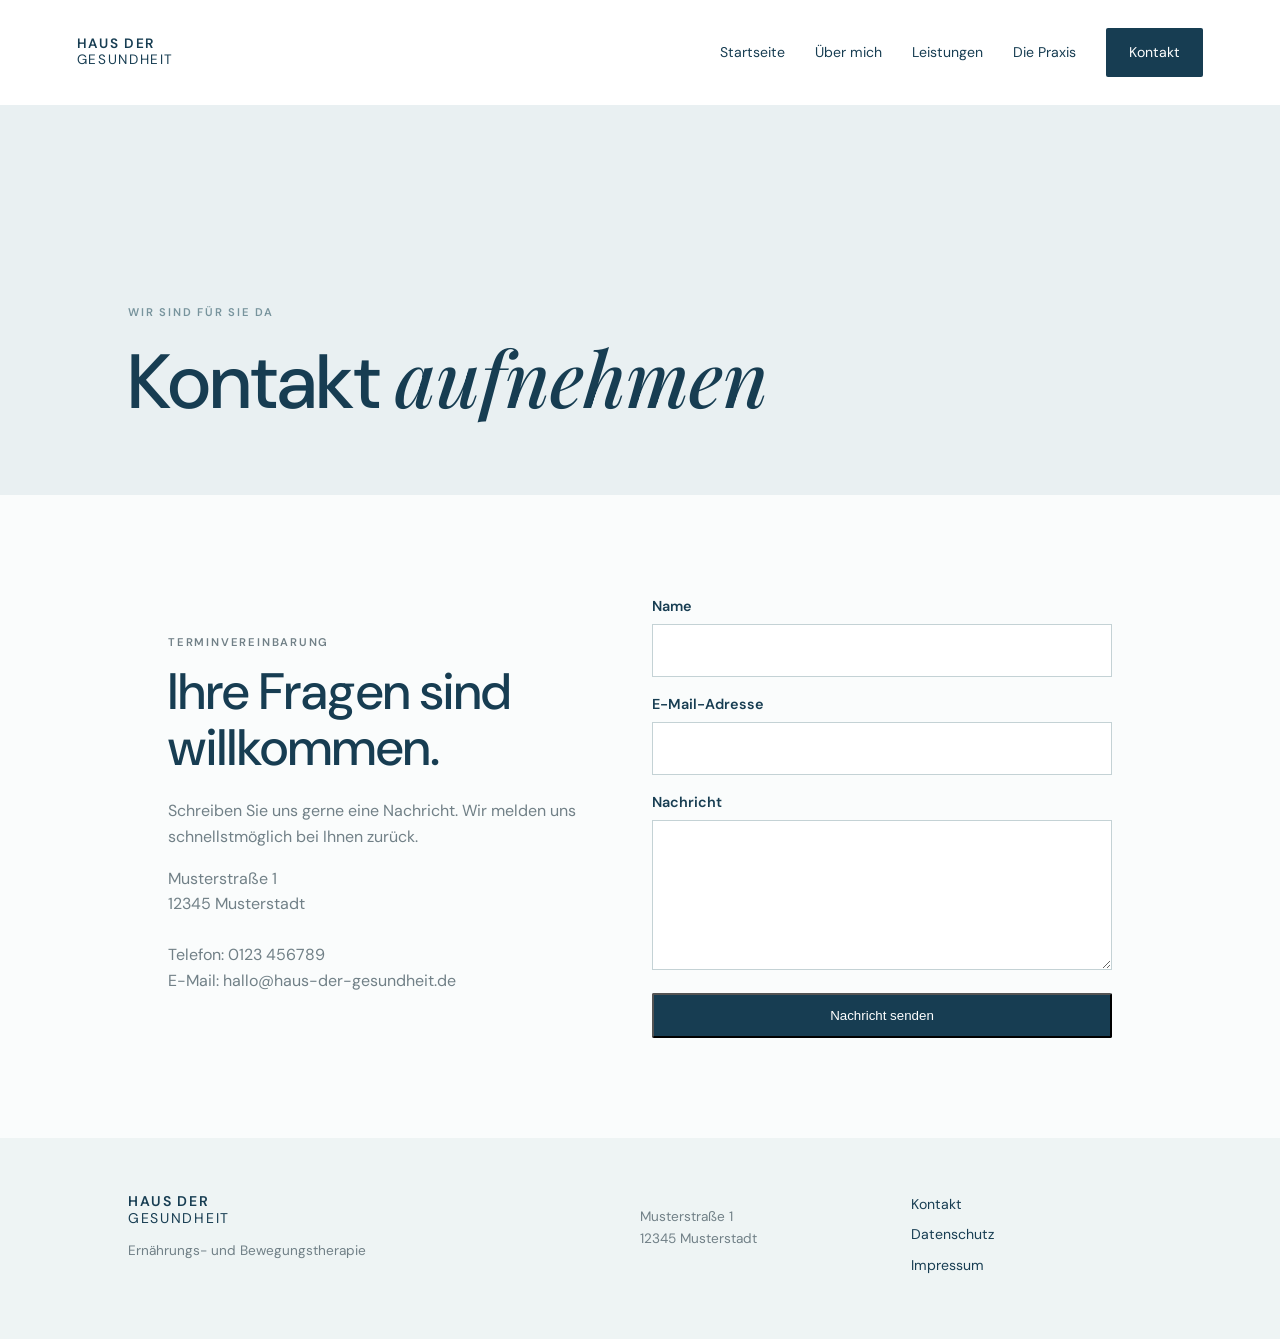
==== haus-der-gesundheit/kontakt.html @ d767efe0 "Website aktualisiert" ====
<!DOCTYPE html>
<html lang="de">
<head>
    <meta charset="UTF-8">
    <meta name="viewport" content="width=device-width, initial-scale=1.0">
    <title>Kontakt | Haus der Gesundheit</title>
    <link rel="stylesheet" href="css/style.css">
</head>
<body>
    <header class="site-header">
        <a class="logo" href="index.html">
            HAUS DER <span>GESUNDHEIT</span>
        </a>

        <nav class="main-nav" aria-label="Hauptnavigation">
            <a href="index.html">Startseite</a>
            <a href="ueber-mich.html">Über mich</a>
            <a href="leistungen.html">Leistungen</a>
            <a href="praxis.html">Die Praxis</a>
            <a class="nav-button active" href="kontakt.html">Kontakt</a>
        </nav>
    </header>

    <main>
        <section class="page-hero">
            <div>
                <p class="eyebrow">Wir sind für Sie da</p>
                <h1>Kontakt <em>aufnehmen</em></h1>
            </div>
        </section>

        <section class="page-content">
            <div class="content-grid">
                <div>
                    <p class="eyebrow">Terminvereinbarung</p>
                    <h2>Ihre Fragen sind willkommen.</h2>
                    <p>
                        Schreiben Sie uns gerne eine Nachricht. Wir melden uns
                        schnellstmöglich bei Ihnen zurück.
                    </p>

                    <p>
                        Musterstraße 1<br>
                        12345 Musterstadt<br><br>
                        Telefon: 0123 456789<br>
                        E-Mail: hallo@haus-der-gesundheit.de
                    </p>
                </div>

                <form class="contact-form" action="#" method="post">
                    <label for="name">
                        Name
                        <input id="name" name="name" type="text" required>
                    </label>

                    <label for="email">
                        E-Mail-Adresse
                        <input id="email" name="email" type="email" required>
                    </label>

                    <label for="message">
                        Nachricht
                        <textarea id="message" name="message" required></textarea>
                    </label>

                    <button class="button button-primary" type="submit">
                        Nachricht senden
                    </button>
                </form>
            </div>
        </section>
    </main>

    <footer class="site-footer">
        <div>
            <a class="logo" href="index.html">
                HAUS DER <span>GESUNDHEIT</span>
            </a>
            <p>Ernährungs- und Bewegungstherapie</p>
        </div>

        <div>
            <p>Musterstraße 1<br>12345 Musterstadt</p>
        </div>

        <div>
            <a href="kontakt.html">Kontakt</a>
            <a href="datenschutz.html">Datenschutz</a>
            <a href="impressum.html">Impressum</a>
        </div>
    </footer>
</body>
</html>
---- haus-der-gesundheit/css/style.css ----
@import url('https://fonts.googleapis.com/css2?family=DM+Sans:wght@400;500;600&family=Playfair+Display:ital,wght@0,500;1,500&display=swap');

:root {
    --blue: #173d52;
    --light-blue: #e9f0f2;
    --text: #26343a;
    --muted: #718087;
    --white: #ffffff;
}

* {
    box-sizing: border-box;
}

html {
    scroll-behavior: smooth;
}

body {
    margin: 0;
    color: var(--text);
    background: #fafcfc;
    font-family: "DM Sans", sans-serif;
    line-height: 1.6;
}

.site-header {
    position: relative;
    z-index: 10;
    display: flex;
    align-items: center;
    justify-content: space-between;
    padding: 28px 6%;
    background: var(--white);
}

.logo {
    color: var(--blue);
    font-size: .85rem;
    font-weight: 600;
    letter-spacing: .12em;
    line-height: 1.2;
    text-decoration: none;
}

.logo span {
    display: block;
    font-weight: 400;
}

.main-nav {
    display: flex;
    align-items: center;
    gap: 30px;
}

.main-nav a,
.site-footer a {
    color: var(--blue);
    font-size: .88rem;
    text-decoration: none;
}

.main-nav a:hover,
.main-nav a.active {
    color: #7d9ca6;
}

.nav-button,
.button {
    display: inline-block;
    padding: 13px 23px;
    border-radius: 2px;
    text-decoration: none;
    transition: .25s ease;
}

.nav-button,
.button-primary {
    color: white !important;
    background: var(--blue);
}

.nav-button:hover,
.button-primary:hover {
    background: #285b73;
}

.hero {
    min-height: 680px;
    display: grid;
    grid-template-columns: 48% 52%;
    align-items: center;
    background: var(--light-blue);
}

.hero-content {
    padding: 100px 8% 80px 13%;
}

.hero-image {
    min-height: 680px;
    display: grid;
    place-items: center;
}

.image-placeholder {
    color: #829ba4;
    background: linear-gradient(135deg, #cadcdf, #eef4f4);
    letter-spacing: .05em;
    text-align: center;
}

.image-placeholder span {
    padding: 12px 18px;
    border: 1px solid #a9c0c4;
    font-size: .75rem;
}

.eyebrow {
    color: #78949d;
    font-size: .7rem;
    font-weight: 600;
    letter-spacing: .16em;
    text-transform: uppercase;
}

h1,
h2 {
    margin: 12px 0 22px;
    color: var(--blue);
    font-weight: 500;
    line-height: 1.1;
}

h1 {
    font-size: clamp(3rem, 6vw, 5.5rem);
}

h2 {
    font-size: clamp(2.2rem, 4vw, 4rem);
}

h1 em,
h2 em {
    font-family: "Playfair Display", serif;
    font-weight: 500;
}

.hero-text {
    max-width: 430px;
    color: var(--muted);
}

.button-group {
    display: flex;
    flex-wrap: wrap;
    gap: 14px;
    margin-top: 32px;
}

.button-outline {
    color: var(--blue);
    border: 1px solid #9bb1b7;
}

.button-outline:hover {
    background: white;
}

.section {
    padding: 110px 10%;
}

.intro {
    max-width: 760px;
    margin: auto;
    text-align: center;
}

.intro p:last-child,
.service-card p {
    color: var(--muted);
}

.section-heading {
    display: flex;
    justify-content: space-between;
    align-items: end;
    margin-bottom: 45px;
}

.text-link {
    color: var(--blue);
    text-decoration: none;
}

.service-grid,
.content-grid {
    display: grid;
    grid-template-columns: repeat(3, 1fr);
    gap: 24px;
}

.card-image {
    height: 270px;
    display: grid;
    place-items: center;
}

.service-card h3 {
    color: var(--blue);
    font-size: 1.35rem;
    margin: 0 0 8px;
}

.card-number {
    color: #91adb3 !important;
    font-size: .8rem;
}

.cta-section {
    padding: 100px 20px;
    color: white;
    background: var(--blue);
    text-align: center;
}

.cta-section h2 {
    color: white;
}

.button-light {
    color: var(--blue);
    background: white;
}

.button-light:hover {
    background: var(--light-blue);
}

.site-footer {
    display: grid;
    grid-template-columns: 2fr 1fr 1fr;
    gap: 30px;
    padding: 55px 10%;
    color: var(--muted);
    background: #eef4f4;
    font-size: .85rem;
}

.site-footer .logo {
    color: var(--blue);
}

.site-footer a {
    display: block;
    margin-bottom: 8px;
}

/* Unterseiten */
.page-hero {
    min-height: 390px;
    display: flex;
    align-items: end;
    padding: 90px 10% 70px;
    background: var(--light-blue);
}

.page-hero h1 {
    margin-bottom: 0;
}

.page-content {
    max-width: 1200px;
    margin: 0 auto;
    padding: 100px 10%;
}

.page-content p {
    max-width: 720px;
    color: var(--muted);
}

.page-content h2 {
    font-size: clamp(2rem, 4vw, 3.5rem);
}

.content-grid {
    grid-template-columns: repeat(2, 1fr);
    align-items: center;
}

.content-card {
    padding: 35px;
    background: var(--light-blue);
}

.content-card h3 {
    color: var(--blue);
}

.contact-form {
    display: grid;
    gap: 16px;
    max-width: 650px;
}

.contact-form label {
    color: var(--blue);
    font-weight: 600;
    font-size: .9rem;
}

.contact-form input,
.contact-form textarea {
    width: 100%;
    margin-top: 6px;
    padding: 14px;
    border: 1px solid #c4d2d5;
    font: inherit;
    background: white;
}

.contact-form textarea {
    min-height: 150px;
    resize: vertical;
}

@media (max-width: 800px) {
    .site-header {
        align-items: flex-start;
        gap: 20px;
        padding: 22px 6%;
    }

    .main-nav {
        flex-wrap: wrap;
        justify-content: flex-end;
        gap: 12px 16px;
    }

    .main-nav a {
        font-size: .75rem;
    }

    .nav-button {
        padding: 9px 14px;
    }

    .hero {
        display: block;
    }

    .hero-content {
        padding: 90px 8% 70px;
    }

    .hero-image {
        min-height: 360px;
    }

    .service-grid,
    .content-grid,
    .site-footer {
        grid-template-columns: 1fr;
    }

    .section-heading {
        display: block;
    }

    .text-link {
        display: inline-block;
        margin-top: 10px;
    }

    .page-hero {
        min-height: 300px;
        padding: 70px 8px 55px;
    }

    .page-content {
        padding: 70px 8%;
    }
}
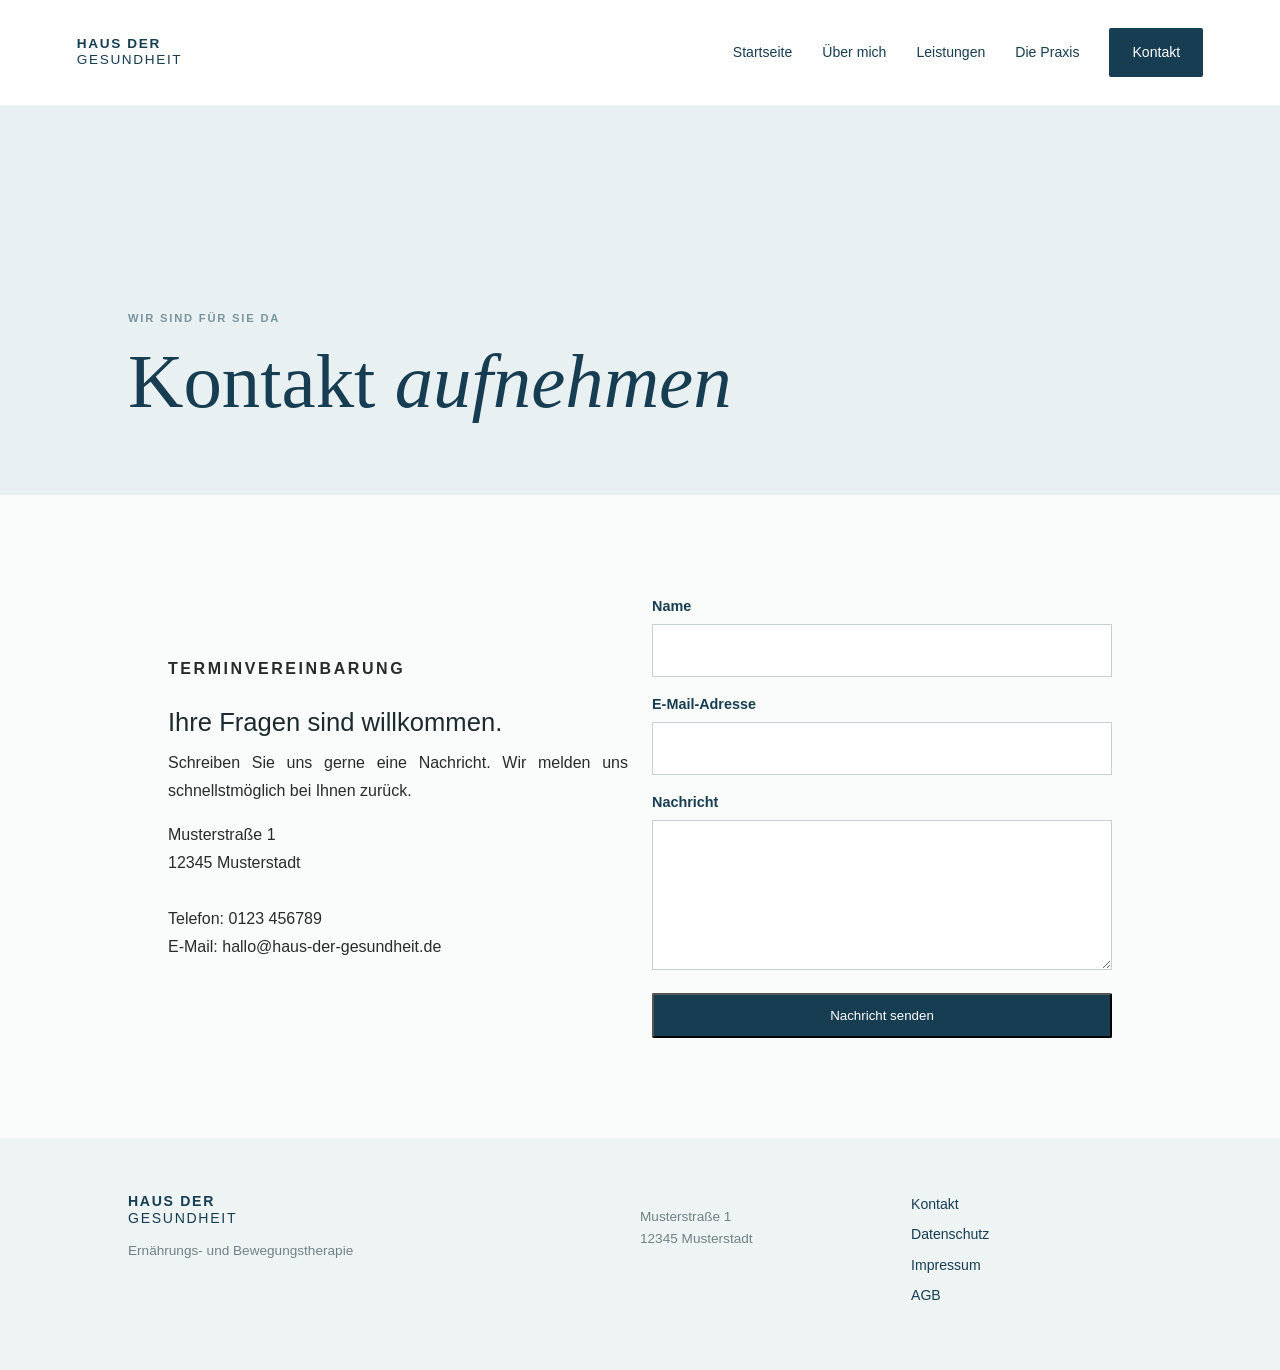
==== commit ea87d750: "Website aktuell" ====
--- a/haus-der-gesundheit/kontakt.html
+++ b/haus-der-gesundheit/kontakt.html
@@ -7,19 +7,7 @@
     <link rel="stylesheet" href="css/style.css">
 </head>
 <body>
-    <header class="site-header">
-        <a class="logo" href="index.html">
-            HAUS DER <span>GESUNDHEIT</span>
-        </a>
-
-        <nav class="main-nav" aria-label="Hauptnavigation">
-            <a href="index.html">Startseite</a>
-            <a href="ueber-mich.html">Über mich</a>
-            <a href="leistungen.html">Leistungen</a>
-            <a href="praxis.html">Die Praxis</a>
-            <a class="nav-button active" href="kontakt.html">Kontakt</a>
-        </nav>
-    </header>
+    <div data-include="components/header.html"></div>
 
     <main>
         <section class="page-hero">
@@ -71,23 +59,8 @@
         </section>
     </main>
 
-    <footer class="site-footer">
-        <div>
-            <a class="logo" href="index.html">
-                HAUS DER <span>GESUNDHEIT</span>
-            </a>
-            <p>Ernährungs- und Bewegungstherapie</p>
-        </div>
+    <div data-include="components/footer.html"></div>
 
-        <div>
-            <p>Musterstraße 1<br>12345 Musterstadt</p>
-        </div>
-
-        <div>
-            <a href="kontakt.html">Kontakt</a>
-            <a href="datenschutz.html">Datenschutz</a>
-            <a href="impressum.html">Impressum</a>
-        </div>
-    </footer>
+    <script src="js/partials.js"></script>
 </body>
 </html>
--- a/haus-der-gesundheit/css/style.css
+++ b/haus-der-gesundheit/css/style.css
@@ -1,11 +1,10 @@
-@import url('https://fonts.googleapis.com/css2?family=DM+Sans:wght@400;500;600&family=Playfair+Display:ital,wght@0,500;1,500&display=swap');
-
 :root {
     --blue: #173d52;
     --light-blue: #e9f0f2;
     --text: #26343a;
     --muted: #718087;
     --white: #ffffff;
+    --border: #d5e0e2;
 }
 
 * {
@@ -20,16 +19,50 @@
     margin: 0;
     color: var(--text);
     background: #fafcfc;
-    font-family: "DM Sans", sans-serif;
+    font-family: Arial, Helvetica, sans-serif;
     line-height: 1.6;
 }
 
+/* Typography */
+h1,
+h2 {
+    margin: 12px 0 22px;
+    color: var(--blue);
+    font-weight: 500;
+    line-height: 1.1;
+}
+
+h1 {
+    font-family: Georgia, "Times New Roman", serif;
+    font-size: clamp(3rem, 6vw, 5.5rem);
+}
+
+h2 {
+    font-size: clamp(2.2rem, 4vw, 4rem);
+}
+
+h1 em,
+h2 em {
+    font-family: Georgia, "Times New Roman", serif;
+    font-weight: 500;
+}
+
+.eyebrow {
+    color: #78949d;
+    font-size: .7rem;
+    font-weight: 600;
+    letter-spacing: .16em;
+    text-transform: uppercase;
+}
+
+/* Header */
 .site-header {
     position: relative;
     z-index: 10;
     display: flex;
     align-items: center;
     justify-content: space-between;
+    gap: 30px;
     padding: 28px 6%;
     background: var(--white);
 }
@@ -41,6 +74,7 @@
     letter-spacing: .12em;
     line-height: 1.2;
     text-decoration: none;
+    white-space: nowrap;
 }
 
 .logo span {
@@ -51,6 +85,7 @@
 .main-nav {
     display: flex;
     align-items: center;
+    justify-content: flex-end;
     gap: 30px;
 }
 
@@ -72,20 +107,22 @@
     padding: 13px 23px;
     border-radius: 2px;
     text-decoration: none;
-    transition: .25s ease;
+    transition: background-color .25s ease, color .25s ease;
 }
 
 .nav-button,
 .button-primary {
-    color: white !important;
+    color: var(--white) !important;
     background: var(--blue);
 }
 
 .nav-button:hover,
 .button-primary:hover {
+    color: var(--white) !important;
     background: #285b73;
 }
 
+/* Hero */
 .hero {
     min-height: 680px;
     display: grid;
@@ -117,36 +154,6 @@
     font-size: .75rem;
 }
 
-.eyebrow {
-    color: #78949d;
-    font-size: .7rem;
-    font-weight: 600;
-    letter-spacing: .16em;
-    text-transform: uppercase;
-}
-
-h1,
-h2 {
-    margin: 12px 0 22px;
-    color: var(--blue);
-    font-weight: 500;
-    line-height: 1.1;
-}
-
-h1 {
-    font-size: clamp(3rem, 6vw, 5.5rem);
-}
-
-h2 {
-    font-size: clamp(2.2rem, 4vw, 4rem);
-}
-
-h1 em,
-h2 em {
-    font-family: "Playfair Display", serif;
-    font-weight: 500;
-}
-
 .hero-text {
     max-width: 430px;
     color: var(--muted);
@@ -165,9 +172,10 @@
 }
 
 .button-outline:hover {
-    background: white;
-}
-
+    background: var(--white);
+}
+
+/* Sections */
 .section {
     padding: 110px 10%;
 }
@@ -202,43 +210,45 @@
     gap: 24px;
 }
 
+.service-card h3,
+.content-card h3 {
+    color: var(--blue);
+    font-size: 1.35rem;
+    margin: 0 0 8px;
+}
+
+.card-number {
+    color: #91adb3 !important;
+    font-size: .8rem;
+}
+
 .card-image {
     height: 270px;
     display: grid;
     place-items: center;
 }
 
-.service-card h3 {
-    color: var(--blue);
-    font-size: 1.35rem;
-    margin: 0 0 8px;
-}
-
-.card-number {
-    color: #91adb3 !important;
-    font-size: .8rem;
-}
-
 .cta-section {
     padding: 100px 20px;
-    color: white;
+    color: var(--white);
     background: var(--blue);
     text-align: center;
 }
 
 .cta-section h2 {
-    color: white;
+    color: var(--white);
 }
 
 .button-light {
     color: var(--blue);
-    background: white;
+    background: var(--white);
 }
 
 .button-light:hover {
     background: var(--light-blue);
 }
 
+/* Footer */
 .site-footer {
     display: grid;
     grid-template-columns: 2fr 1fr 1fr;
@@ -296,10 +306,76 @@
     background: var(--light-blue);
 }
 
-.content-card h3 {
-    color: var(--blue);
-}
-
+/* Legal */
+.legal-content {
+    max-width: 960px;
+    padding-top: 85px;
+    padding-bottom: 100px;
+}
+
+.legal-content .legal-intro {
+    max-width: 720px;
+    margin-bottom: 48px;
+    color: var(--text);
+    font-size: 1.05rem;
+}
+
+.legal-content h2 {
+    margin: 46px 0 14px;
+    color: var(--blue);
+    font-family: Arial, Helvetica, sans-serif;
+    font-size: 1.25rem;
+    font-weight: 600;
+    line-height: 1.35;
+}
+
+.legal-content h2:first-of-type {
+    margin-top: 0;
+}
+
+.legal-content p,
+.legal-content li {
+    max-width: 760px;
+    color: var(--muted);
+    font-size: .95rem;
+    line-height: 1.8;
+}
+
+.legal-content ul {
+    max-width: 760px;
+    margin: 14px 0 24px;
+    padding-left: 22px;
+}
+
+.legal-content li {
+    margin-bottom: 5px;
+}
+
+.legal-content a {
+    color: var(--blue);
+    text-decoration: underline;
+    text-underline-offset: 3px;
+}
+
+.legal-content a:hover {
+    color: #78949d;
+}
+
+.legal-content strong {
+    color: var(--text);
+}
+
+.legal-date {
+    display: block;
+    width: 100%;
+    margin-top: 2rem;
+    color: #5b5b5b;
+    font-size: 0.85rem;
+    font-style: italic;
+    text-align: right !important;
+}
+
+/* Contact form */
 .contact-form {
     display: grid;
     gap: 16px;
@@ -319,7 +395,7 @@
     padding: 14px;
     border: 1px solid #c4d2d5;
     font: inherit;
-    background: white;
+    background: var(--white);
 }
 
 .contact-form textarea {
@@ -327,16 +403,19 @@
     resize: vertical;
 }
 
+/* Responsive */
 @media (max-width: 800px) {
     .site-header {
         align-items: flex-start;
+        flex-direction: column;
         gap: 20px;
         padding: 22px 6%;
     }
 
     .main-nav {
+        width: 100%;
         flex-wrap: wrap;
-        justify-content: flex-end;
+        justify-content: flex-start;
         gap: 12px 16px;
     }
 
@@ -377,10 +456,95 @@
 
     .page-hero {
         min-height: 300px;
-        padding: 70px 8px 55px;
-    }
-
-    .page-content {
-        padding: 70px 8%;
-    }
+        padding: 70px 8% 55px;
+    }
+
+    .page-content,
+    .legal-content {
+        padding: 65px 8%;
+    }
+
+    .legal-content h2 {
+        margin-top: 36px;
+        font-size: 1.15rem;
+    }
+
+    .legal-content p,
+    .legal-content li {
+        font-size: .9rem;
+        line-height: 1.7;
+    }
+}
+
+/* Markdown generated content */
+.page-content h1,
+.legal-content h1,
+.page-content h2,
+.legal-content h2,
+.page-content h3,
+.legal-content h3 {
+    color: #1d2a2f;
+    margin: 1.5rem 0 0.75rem;
+    line-height: 1.2;
+}
+
+.page-content h1,
+.legal-content h1 {
+    font-size: clamp(2rem, 3vw, 3rem);
+}
+
+.page-content h2,
+.legal-content h2 {
+    font-size: clamp(1.5rem, 2vw, 2.2rem);
+}
+
+.page-content h3,
+.legal-content h3 {
+    font-size: 1.25rem;
+}
+
+.page-content p,
+.legal-content p,
+.page-content li,
+.legal-content li {
+    color: #2a2a2a;
+    font-size: 1rem;
+    line-height: 1.75;
+    margin: 0 0 1rem;
+    text-align: justify;
+}
+
+.page-content ul,
+.legal-content ul {
+    padding-left: 1.4rem;
+    margin: 0 0 1.5rem;
+}
+
+.page-content li,
+.legal-content li {
+    margin-bottom: 0.45rem;
+}
+
+.page-content a,
+.legal-content a {
+    color: #1d5a5f;
+    text-decoration: underline;
+}
+
+.page-content strong,
+.legal-content strong {
+    font-weight: 700;
+}
+
+.page-content em,
+.legal-content em {
+    font-style: italic;
+}
+
+.legal-date {
+    margin-top: 2rem;
+    font-style: italic;
+    color: #5b5b5b;
+    font-size: 0.85rem;
+    text-align: right !important;
 }
